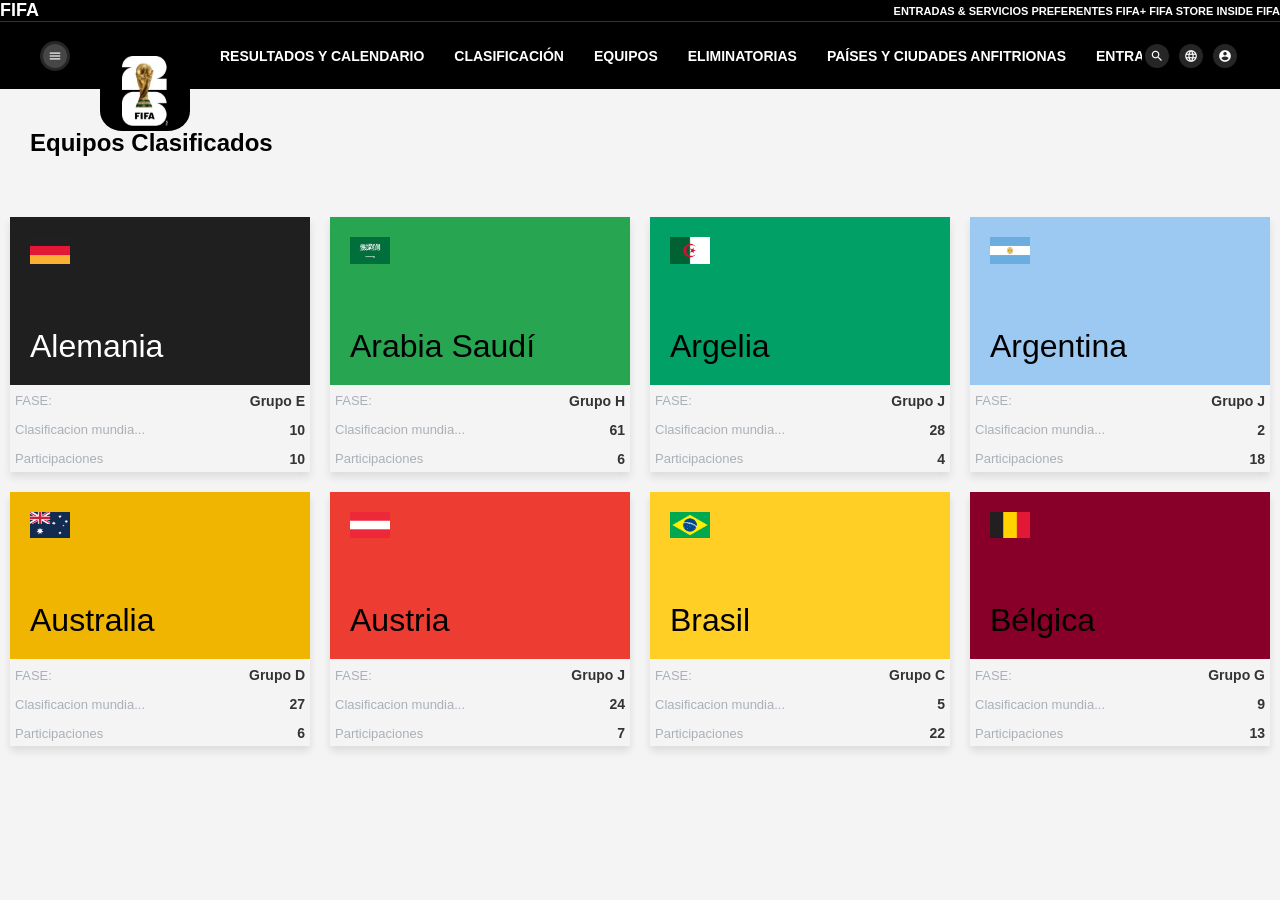
==== FIFA/index.html @ c1ae7fa6 "Add files via upload" ====
<!DOCTYPE html>
<html lang="es">
<head>
    <link rel="stylesheet" href="tarjeta.css">
    <link rel="stylesheet" href="style.css">
    <link rel="stylesheet" href="https://fonts.googleapis.com/icon?family=Material+Icons">
    <meta charset="UTF-8">
    <meta name="viewport" content="width=device-width, initial-scale=1.0">
    <title>fifa</title>
</head>
<body>
    
    <header>
        <!-- esto es la parte de arriba de la pagina -->
        <div class="top-nav">
            <div class="fiFaNav">FIFA</div>
            <div class="right">
                <a href="">ENTRADAS & SERVICIOS PREFERENTES</a>
                <a href="">FIFA+</a>
                <a href="">FIFA STORE</a>
                <a href="">INSIDE FIFA</a>
            </div>
        </div>
        <div class="botton-nav">
            <div class="gapleft">
                <span class="hamburguesota">
                    <a href="#" class="material-icons">menu</a>
                </span>

                <div class="logo">
                    <img src="img/FIFA-logo.png" alt="logo">
                </div>
            </div>
            <nav class="main">
                <a href="#">RESULTADOS Y CALENDARIO</a>
                <a href="#">CLASIFICACIÓN</a>
                <a href="#">EQUIPOS</a>
                <a href="#">ELIMINATORIAS</a>
                <a href="#">PAÍSES Y CIUDADES ANFITRIONAS</a>
                <a href="#">ENTRADAS</a>
            </nav>
            
            <div class="iconos-derecha">
                <a href="" class="material-icons">
                    search
                </a>
                <a href="" class="material-icons">
                    language
                </a>
                <a href="" class="material-icons">
                    account_circle
                </a>
            </div>
        </div>
    </header>
    <section>
        <div class="titulo">
            <h1>Equipos Clasificados</h1>
        </div>
    </section>
    <main>
        <!-- terminar las tarjetas -->
        <div class="tarjetas-todas">
            <div class="tarjeta">
                <div class="top-tarjeta">
                <img src="img/alemania.png" alt="" class="bandera">
                <h2>Alemania</h2>
                </div>
                <div class="contenido-tarjeta">
                    <table>
                        <tr>
                            <td class="primera">FASE:</td>
                            <td class="segunda">Grupo E</td>
                        </tr>
                        <tr>
                            <td class="primera">Clasificacion mundia...</td>
                            <td class="segunda">10</td>
                        </tr>
                        <tr>
                            <td class="primera">Participaciones</td>
                            <td class="segunda">10</td>
                        </tr>
                    </table>
                </div>
            </div>
            <div class="tarjeta">
                <div class="top-tarjeta-arabia">
                <img src="img/arabia.png" alt="" class="bandera">
                <h2>Arabia Saudí</h2>
                </div>
                <div class="contenido-tarjeta">
                    <table>
                        <tr>
                            <td class="primera">FASE:</td>
                            <td class="segunda">Grupo H</td>
                        </tr>
                        <tr>
                            <td class="primera">Clasificacion mundia...</td>
                            <td class="segunda">61</td>
                        </tr>
                        <tr>
                            <td class="primera">Participaciones</td>
                            <td class="segunda">6</td>
                        </tr>
                    </table>
                </div>
            </div>
            <div class="tarjeta">
                <div class="top-tarjeta-argelia">
                <img src="img/argelia.png" alt="" class="bandera">
                <h2>Argelia</h2>
                </div>
                <div class="contenido-tarjeta">
                    <table>
                        <tr>
                            <td class="primera">FASE:</td>
                            <td class="segunda">Grupo J</td>
                        </tr>
                        <tr>
                            <td class="primera">Clasificacion mundia...</td>
                            <td class="segunda">28</td>
                        </tr>
                        <tr>
                            <td class="primera">Participaciones</td>
                            <td class="segunda">4</td>
                        </tr>
                    </table>
                </div>
            </div>
            <div class="tarjeta">
                <div class="top-tarjeta-argentina">
                <img src="img/argentina.png" alt="" class="bandera">
                <h2>Argentina</h2>
                </div>
                <div class="contenido-tarjeta">
                    <table>
                        <tr>
                            <td class="primera">FASE:</td>
                            <td class="segunda">Grupo J</td>
                        </tr>
                        <tr>
                            <td class="primera">Clasificacion mundia...</td>
                            <td class="segunda">2</td>
                        </tr>
                        <tr>
                            <td class="primera">Participaciones</td>
                            <td class="segunda">18</td>
                        </tr>
                    </table>
                </div>
            </div>
            <div class="tarjeta">
                <div class="top-tarjeta-australia">
                <img src="img/australia.png" alt="" class="bandera">
                <h2>Australia</h2>
                </div>
                <div class="contenido-tarjeta">
                    <table>
                        <tr>
                            <td class="primera">FASE:</td>
                            <td class="segunda">Grupo D</td>
                        </tr>
                        <tr>
                            <td class="primera">Clasificacion mundia...</td>
                            <td class="segunda">27</td>
                        </tr>
                        <tr>
                            <td class="primera">Participaciones</td>
                            <td class="segunda">6</td>
                        </tr>
                    </table>
                </div>
            </div>
            <div class="tarjeta">
                <div class="top-tarjeta-austria">
                <img src="img/austria.png" alt="" class="bandera">
                <h2>Austria</h2>
                </div>
                <div class="contenido-tarjeta">
                    <table>
                        <tr>
                            <td class="primera">FASE:</td>
                            <td class="segunda">Grupo J</td>
                        </tr>
                        <tr>
                            <td class="primera">Clasificacion mundia...</td>
                            <td class="segunda">24</td>
                        </tr>
                        <tr>
                            <td class="primera">Participaciones</td>
                            <td class="segunda">7</td>
                        </tr>
                    </table>
                </div>
            </div>
            <div class="tarjeta">
                <div class="top-tarjeta-brasil">
                <img src="img/brasil.png" alt="" class="bandera">
                <h2>Brasil</h2>
                </div>
                <div class="contenido-tarjeta">
                    <table>
                        <tr>
                            <td class="primera">FASE:</td>
                            <td class="segunda">Grupo C</td>
                        </tr>
                        <tr>
                            <td class="primera">Clasificacion mundia...</td>
                            <td class="segunda">5</td>
                        </tr>
                        <tr>
                            <td class="primera">Participaciones</td>
                            <td class="segunda">22</td>
                        </tr>
                    </table>
                </div>
            </div>
            <div class="tarjeta">
                <div class="top-tarjeta-belgica">
                <img src="img/belgica.png" alt="" class="bandera">
                <h2>Bélgica</h2>
                </div>
                <div class="contenido-tarjeta">
                    <table>
                        <tr>
                            <td class="primera">FASE:</td>
                            <td class="segunda">Grupo G</td>
                        </tr>
                        <tr>
                            <td class="primera">Clasificacion mundia...</td>
                            <td class="segunda">9</td>
                        </tr>
                        <tr>
                            <td class="primera">Participaciones</td>
                            <td class="segunda">13</td>
                        </tr>
                    </table>
                </div>
            </div>
        </div>
    </main>
</body>
</html>
---- FIFA/tarjeta.css ----
.tarjetas-todas {
    text-align: center;
    display: grid;
    flex-wrap: wrap;
    grid-template-columns: repeat(1, 1fr);
    gap: 20px;
    justify-content: center;
    justify-items: center;
    padding: 20px;
}


@media (min-width: 661px) {
    .tarjetas-todas {
        display: grid;
        grid-template-columns: repeat(2, 1fr);
        gap: 20px;
    }
}

@media (min-width: 900px) {
    .tarjetas-todas {
        display: grid;
        grid-template-columns: repeat(3, 1fr);
        gap: 20px;
    }
}

@media (min-width: 1200px) {
    .tarjetas-todas {
        display: grid;
        grid-template-columns: repeat(4, 1fr);
        gap: 20px;
    }
}

.tarjeta {
    width: 300px;
    font-family: Arial, Helvetica, sans-serif;
    box-shadow: 0 5px 8px rgba(1, 1, 1, 0.1);

}  
.top-tarjeta {
    text-align: left;
    background-color: #1f1f1f;
    color: white;
    padding: 20px;
} 
.bandera {
    text-align: left;
    width: 40px;
    margin-bottom: 60px;
}
.top-tarjeta h2 {
    margin: 0;
    text-align: left;
    font-weight: 400;    
    font-size: 32px;
}   

table {
    width: 100%;
}

td {
    padding: 8px 0;
}
.top-tarjeta-arabia {
    background-color: #27a550;
    text-align: left;
    padding: 20px;
} 
.top-tarjeta-arabia h2{
    margin: 0;
    text-align: left;
    font-weight: 400;    
    font-size: 32px;
} 
.top-tarjeta-argelia {
    background-color: #00a067;
    text-align: left;
    padding: 20px;
} 
.top-tarjeta-argelia h2{
    margin: 0;
    text-align: left;
    font-weight: 400;    
    font-size: 32px;
} 
.top-tarjeta-argentina {
    background-color: #9cc9f2;
    text-align: left;
    padding: 20px;
} 
.top-tarjeta-argentina h2{
    margin: 0;
    text-align: left;
    font-weight: 400;    
    font-size: 32px;
} 
table {
    width: 100%;
    border-collapse: collapse;
}

td {
    padding: 8px 0;
    font-size: 14px;
}
.segunda{
    color: #333333;      
    font-size: 14px;
    font-weight: 600;   
    text-align: right;
    padding-bottom: 5px;
    padding-right: 5px;
}
.primera{
    color: #AAB0B8;
    font-size: 13px;
    font-weight: 400;    
    text-align: left;
    padding-bottom: 5px; 
    padding-left: 5px;
}
.top-tarjeta-australia {
    background-color: #efb500;
    text-align: left;
    padding: 20px;
} 
.top-tarjeta-australia h2{
    margin: 0;
    text-align: left;
    font-weight: 400;    
    font-size: 32px;
} 
.top-tarjeta-austria {
    background-color: #ed3d32;
    text-align: left;
    padding: 20px;
} 
.top-tarjeta-austria h2{
    margin: 0;
    text-align: left;
    font-weight: 400;    
    font-size: 32px;
} 
.top-tarjeta-brasil {
    background-color: #ffcf25;
    text-align: left;
    padding: 20px;
} 
.top-tarjeta-brasil h2{
    margin: 0;
    text-align: left;
    font-weight: 400;    
    font-size: 32px;
} 
.top-tarjeta-belgica {
    background-color: #880029;
    text-align: left;
    padding: 20px;
} 
.top-tarjeta-belgica h2{
    margin: 0;
    text-align: left;
    font-weight: 400;    
    font-size: 32px;
}
---- FIFA/style.css ----
body {
    background-color: #f4f4f4;
    margin: 0;
    font-family: Arial, Helvetica, sans-serif;
}
header {
    background-color: black;
    color: white;
    width: 100%;
    position: relative;
}
a {
    color: white;
    text-decoration: none;
    font-weight: bold;
    text-transform: uppercase; 
}
/* uppercase para que sea todo mayus*/
.top-nav {
    display: flex;
    align-items: center;
    justify-content: space-between;
    gap: 20px;
    font-size: 11px;
    border-bottom: 1px solid #333;
}
.fiFaNav {
    text-align: left;
    font-weight: 900;
    font-size: 18px;
}
.botton-nav {
    display: flex;
    align-items: center;
    justify-content: space-between;
    padding: 0px 40px; 
    height: 67px;
}

header img {
   height: 70px;
}
.logo  { 
    top: 35px;
    position: relative;
    background-color: black; 
    width: 90px; 
    height: 80px; 
    border-radius: 25%; 
    display: grid;
    align-items: center;
    justify-content: center;
}
.botton-nav a {
    font-size: 14px;
}
/* las 3 lineas mas complicadas del mundo */
.hamburguesota {
    border: none;
    display: flex;
    outline: none;
    background-color: #ffffff26; 
    width: 30px; 
    height: 30px; 
    border-radius: 100%; 
    align-items: center;
    justify-content: center;
}

.hamburguesota span {
    display: block;
    text-align: center;
    gap: 30px;
    width: 10px;
    margin-top: 10px;
    height: 2px;
    
    margin: 5px 0;
}
.titulo {
    text-align: left;
     font-family: Arial, Helvetica, sans-serif;
    margin: 40px 30px;
}
.gapleft{
    gap: 30px;
    display: flex; 
    flex-direction: row;
    justify-content: center;
    align-items: center;
}
.main{

    white-space: nowrap;
    overflow-x: scroll;
    display: flex;
    gap: 30px;
    text-align: center;
    height: 100%;
    justify-content: space-between;
    align-items: center;
    flex: 1;
    min-width: 0;
    padding: 30px
}
.main::-webkit-scrollbar{
    display: none;
}
.iconos-derecha{
        border: none;
    outline: none; 
    height: 30px; 
    border-radius: 100%; 
    align-items: center;
    justify-content: center;
        display: flex;
    flex-shrink: 0;
    gap: 10px;
     padding: 3px;
    justify-content: center;
    
}
.material-icons{
    background-color: #ffffff26; 
    padding: 5px;
    border-radius: 50%;
}
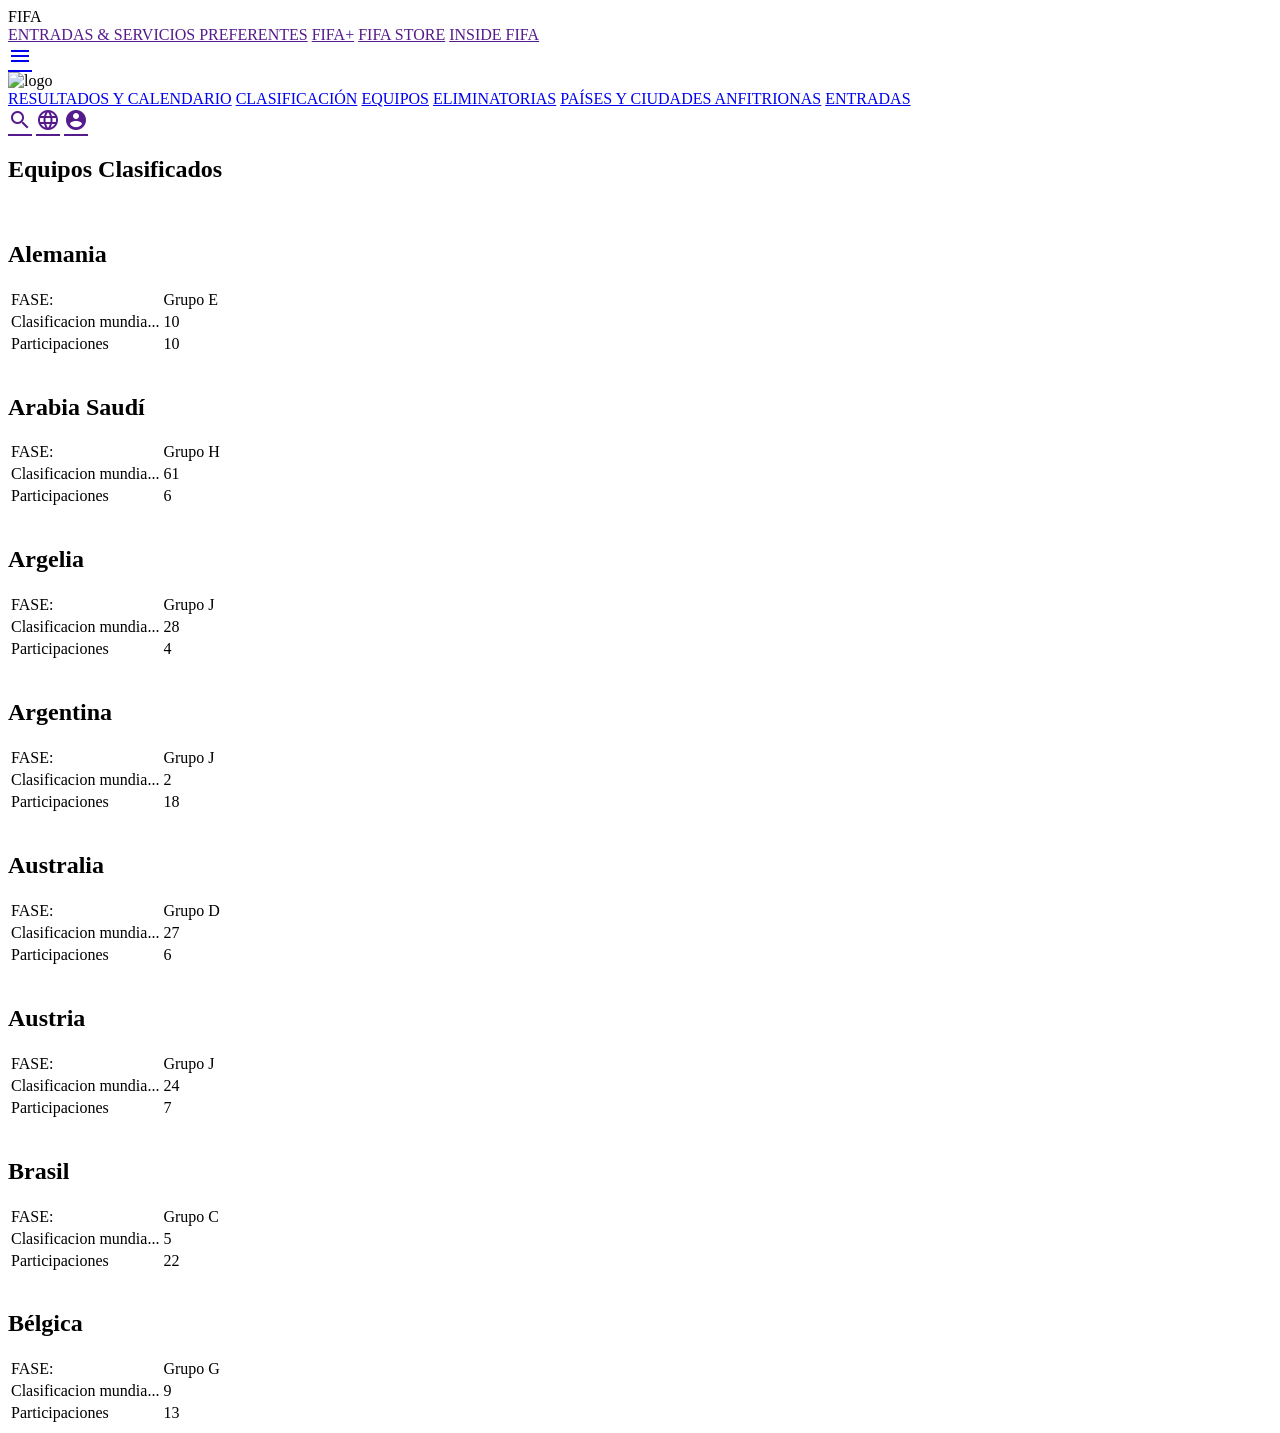
==== commit e403d6e9: "Fix HTML structure and update resource paths" ====
--- a/FIFA/index.html
+++ b/FIFA/index.html
@@ -1,8 +1,8 @@
 <!DOCTYPE html>
 <html lang="es">
 <head>
-    <link rel="stylesheet" href="tarjeta.css">
-    <link rel="stylesheet" href="style.css">
+    <link rel="stylesheet" href="FIFA/tarjeta.css">
+    <link rel="stylesheet" href="FIFA/style.css">
     <link rel="stylesheet" href="https://fonts.googleapis.com/icon?family=Material+Icons">
     <meta charset="UTF-8">
     <meta name="viewport" content="width=device-width, initial-scale=1.0">
@@ -28,7 +28,7 @@
                 </span>
 
                 <div class="logo">
-                    <img src="img/FIFA-logo.png" alt="logo">
+                    <img src="FIFA/img/FIFA-logo.png" alt="logo">
                 </div>
             </div>
             <nav class="main">
@@ -63,7 +63,7 @@
         <div class="tarjetas-todas">
             <div class="tarjeta">
                 <div class="top-tarjeta">
-                <img src="img/alemania.png" alt="" class="bandera">
+                <img src="FIFA/img/alemania.png" alt="" class="bandera">
                 <h2>Alemania</h2>
                 </div>
                 <div class="contenido-tarjeta">
@@ -85,7 +85,7 @@
             </div>
             <div class="tarjeta">
                 <div class="top-tarjeta-arabia">
-                <img src="img/arabia.png" alt="" class="bandera">
+                <img src="FIFA/img/arabia.png" alt="" class="bandera">
                 <h2>Arabia Saudí</h2>
                 </div>
                 <div class="contenido-tarjeta">
@@ -107,7 +107,7 @@
             </div>
             <div class="tarjeta">
                 <div class="top-tarjeta-argelia">
-                <img src="img/argelia.png" alt="" class="bandera">
+                <img src="FIFA/img/argelia.png" alt="" class="bandera">
                 <h2>Argelia</h2>
                 </div>
                 <div class="contenido-tarjeta">
@@ -129,7 +129,7 @@
             </div>
             <div class="tarjeta">
                 <div class="top-tarjeta-argentina">
-                <img src="img/argentina.png" alt="" class="bandera">
+                <img src="FIFA/img/argentina.png" alt="" class="bandera">
                 <h2>Argentina</h2>
                 </div>
                 <div class="contenido-tarjeta">
@@ -151,7 +151,7 @@
             </div>
             <div class="tarjeta">
                 <div class="top-tarjeta-australia">
-                <img src="img/australia.png" alt="" class="bandera">
+                <img src="FIFA/img/australia.png" alt="" class="bandera">
                 <h2>Australia</h2>
                 </div>
                 <div class="contenido-tarjeta">
@@ -173,7 +173,7 @@
             </div>
             <div class="tarjeta">
                 <div class="top-tarjeta-austria">
-                <img src="img/austria.png" alt="" class="bandera">
+                <img src="FIFA/img/austria.png" alt="" class="bandera">
                 <h2>Austria</h2>
                 </div>
                 <div class="contenido-tarjeta">
@@ -195,7 +195,7 @@
             </div>
             <div class="tarjeta">
                 <div class="top-tarjeta-brasil">
-                <img src="img/brasil.png" alt="" class="bandera">
+                <img src="FIFA/img/brasil.png" alt="" class="bandera">
                 <h2>Brasil</h2>
                 </div>
                 <div class="contenido-tarjeta">
@@ -217,7 +217,7 @@
             </div>
             <div class="tarjeta">
                 <div class="top-tarjeta-belgica">
-                <img src="img/belgica.png" alt="" class="bandera">
+                <img src="FIFA/img/belgica.png" alt="" class="bandera">
                 <h2>Bélgica</h2>
                 </div>
                 <div class="contenido-tarjeta">
@@ -240,4 +240,4 @@
         </div>
     </main>
 </body>
-</html>+</html>
